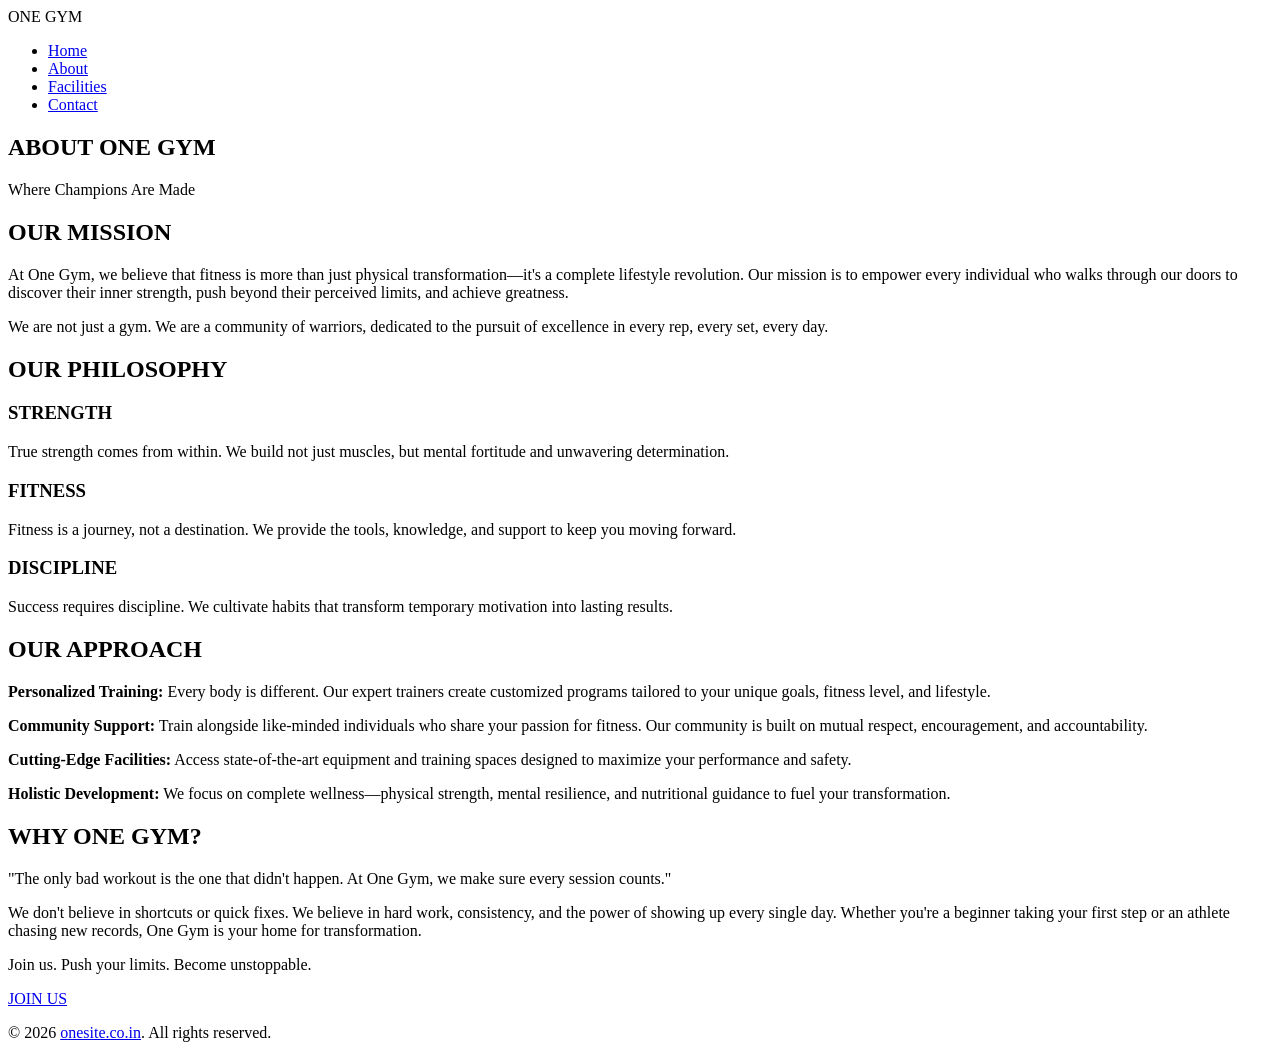
==== gym/about.html @ 84990d20 "Create about.html" ====
<!DOCTYPE html>
<html lang="en">
<head>
    <meta charset="UTF-8">
    <meta name="viewport" content="width=device-width, initial-scale=1.0">
    <title>About - One Gym</title>
    <link rel="stylesheet" href="style.css">
    <link rel="preconnect" href="https://fonts.googleapis.com">
    <link rel="preconnect" href="https://fonts.gstatic.com" crossorigin>
    <link href="https://fonts.googleapis.com/css2?family=Montserrat:wght@600;700;800&family=Roboto:wght@400;500&display=swap" rel="stylesheet">
</head>
<body>
    <!-- Navigation -->
    <nav class="navbar">
        <div class="nav-container">
            <div class="logo">ONE GYM</div>
            <ul class="nav-menu">
                <li><a href="index.html" target="_blank">Home</a></li>
                <li><a href="about.html" class="active">About</a></li>
                <li><a href="facilities.html" target="_blank">Facilities</a></li>
                <li><a href="https://wa.me/+919534972193" target="_blank">Contact</a></li>
            </ul>
            <div class="hamburger">
                <span></span>
                <span></span>
                <span></span>
            </div>
        </div>
    </nav>

    <!-- About Hero -->
    <section class="page-hero">
        <div class="hero-overlay"></div>
        <div class="page-hero-content">
            <h1 class="page-title">ABOUT ONE GYM</h1>
            <p class="page-subtitle">Where Champions Are Made</p>
        </div>
    </section>

    <!-- Mission Section -->
    <section class="section about-section">
        <div class="container">
            <div class="about-content fade-in">
                <h2 class="section-title">OUR MISSION</h2>
                <p class="about-text">
                    At One Gym, we believe that fitness is more than just physical transformation—it's a complete lifestyle revolution. Our mission is to empower every individual who walks through our doors to discover their inner strength, push beyond their perceived limits, and achieve greatness.
                </p>
                <p class="about-text">
                    We are not just a gym. We are a community of warriors, dedicated to the pursuit of excellence in every rep, every set, every day.
                </p>
            </div>
        </div>
    </section>

    <!-- Philosophy Section -->
    <section class="section philosophy-section dark-section">
        <div class="container">
            <h2 class="section-title fade-in">OUR PHILOSOPHY</h2>
            <div class="philosophy-grid">
                <div class="philosophy-card slide-in-left">
                    <h3>STRENGTH</h3>
                    <p>True strength comes from within. We build not just muscles, but mental fortitude and unwavering determination.</p>
                </div>
                <div class="philosophy-card slide-in-left">
                    <h3>FITNESS</h3>
                    <p>Fitness is a journey, not a destination. We provide the tools, knowledge, and support to keep you moving forward.</p>
                </div>
                <div class="philosophy-card slide-in-left">
                    <h3>DISCIPLINE</h3>
                    <p>Success requires discipline. We cultivate habits that transform temporary motivation into lasting results.</p>
                </div>
            </div>
        </div>
    </section>

    <!-- Approach Section -->
    <section class="section approach-section">
        <div class="container">
            <div class="approach-content fade-in">
                <h2 class="section-title">OUR APPROACH</h2>
                <div class="approach-text">
                    <p>
                        <strong>Personalized Training:</strong> Every body is different. Our expert trainers create customized programs tailored to your unique goals, fitness level, and lifestyle.
                    </p>
                    <p>
                        <strong>Community Support:</strong> Train alongside like-minded individuals who share your passion for fitness. Our community is built on mutual respect, encouragement, and accountability.
                    </p>
                    <p>
                        <strong>Cutting-Edge Facilities:</strong> Access state-of-the-art equipment and training spaces designed to maximize your performance and safety.
                    </p>
                    <p>
                        <strong>Holistic Development:</strong> We focus on complete wellness—physical strength, mental resilience, and nutritional guidance to fuel your transformation.
                    </p>
                </div>
            </div>
        </div>
    </section>

    <!-- Motivation Section -->
    <section class="section motivation-section dark-section">
        <div class="container">
            <div class="motivation-content fade-in">
                <h2 class="section-title">WHY ONE GYM?</h2>
                <p class="motivation-quote">
                    "The only bad workout is the one that didn't happen. At One Gym, we make sure every session counts."
                </p>
                <p class="motivation-text">
                    We don't believe in shortcuts or quick fixes. We believe in hard work, consistency, and the power of showing up every single day. Whether you're a beginner taking your first step or an athlete chasing new records, One Gym is your home for transformation.
                </p>
                <p class="motivation-text">
                    Join us. Push your limits. Become unstoppable.
                </p>
            </div>
        </div>
    </section>

    <!-- Floating Join Button -->
    <a href="#" class="floating-btn" id="floatingBtn">JOIN US</a>

    <!-- Footer -->
    <footer class="footer">
        <p>&copy; 2026 <a href="https://onesite.co.in" target="_blank">onesite.co.in</a>. All rights reserved.</p>
    </footer>

    <script src="script.js"></script>
</body>
</html>
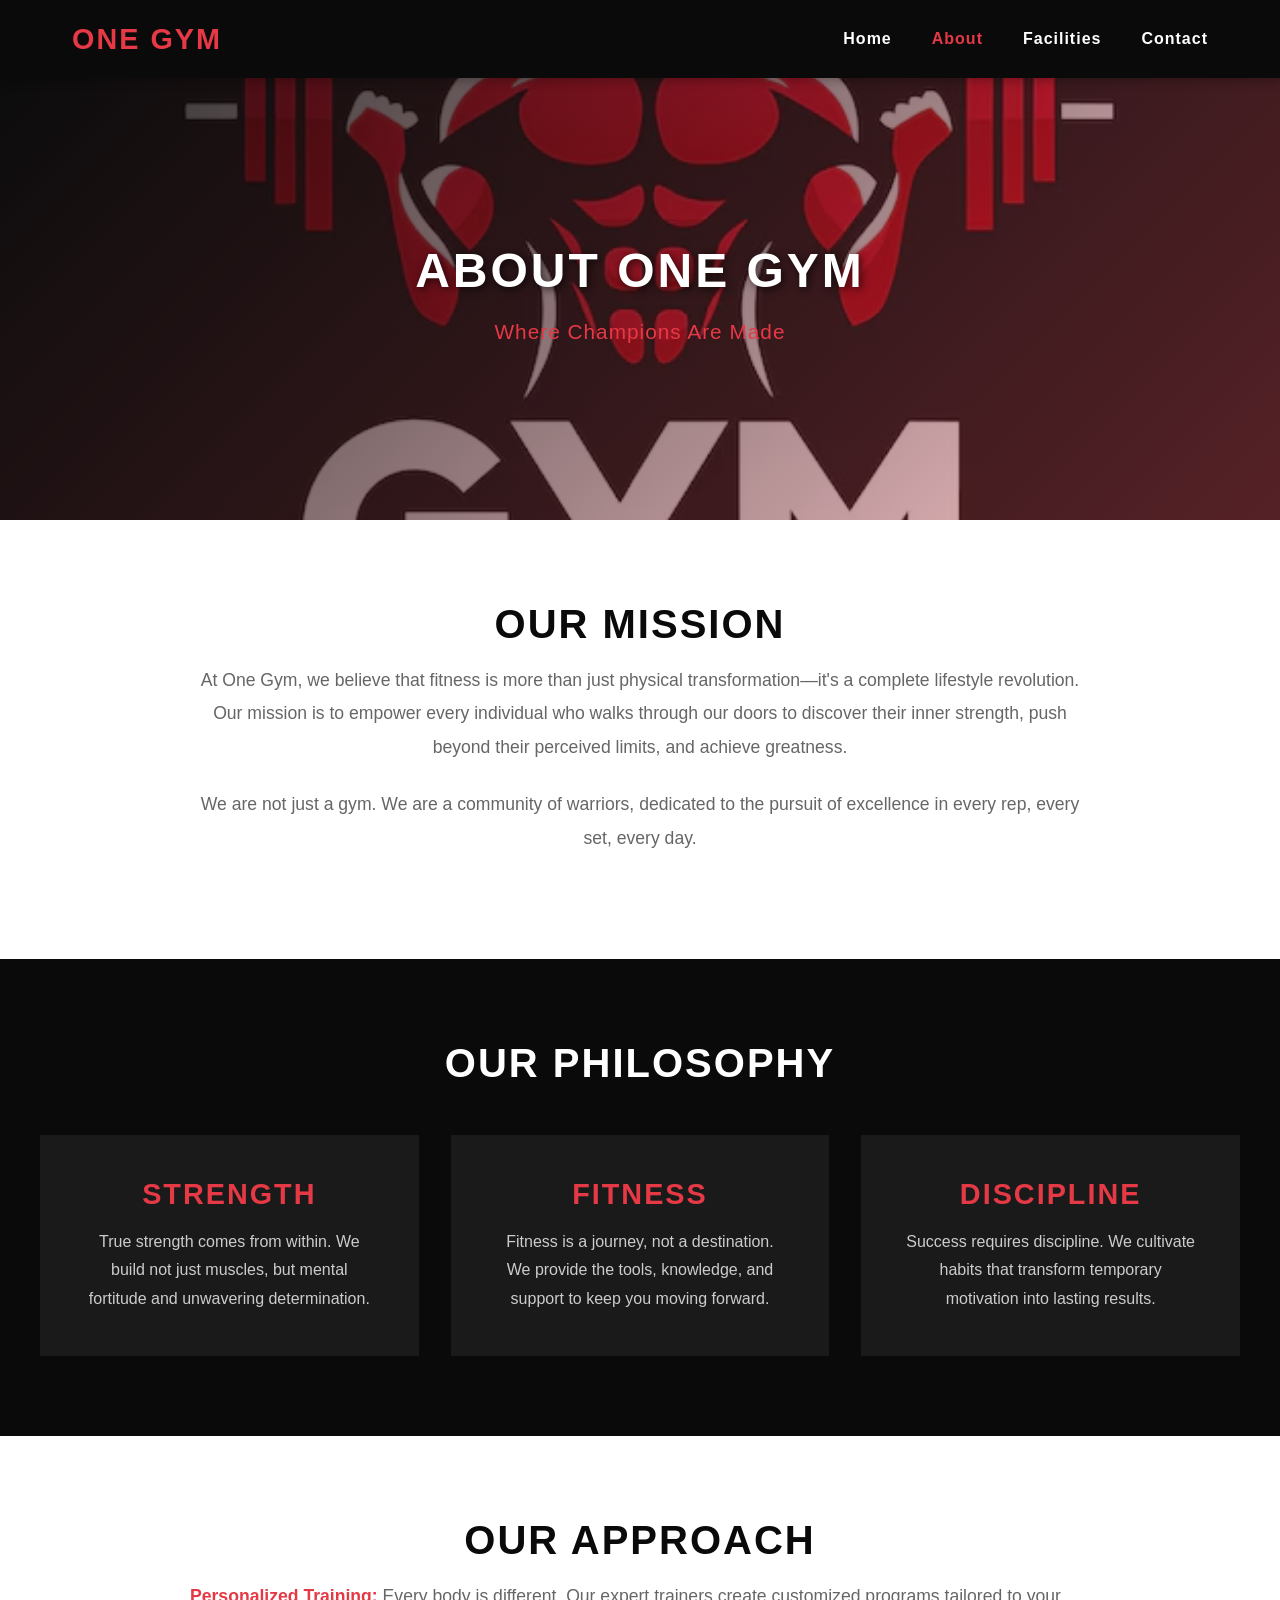
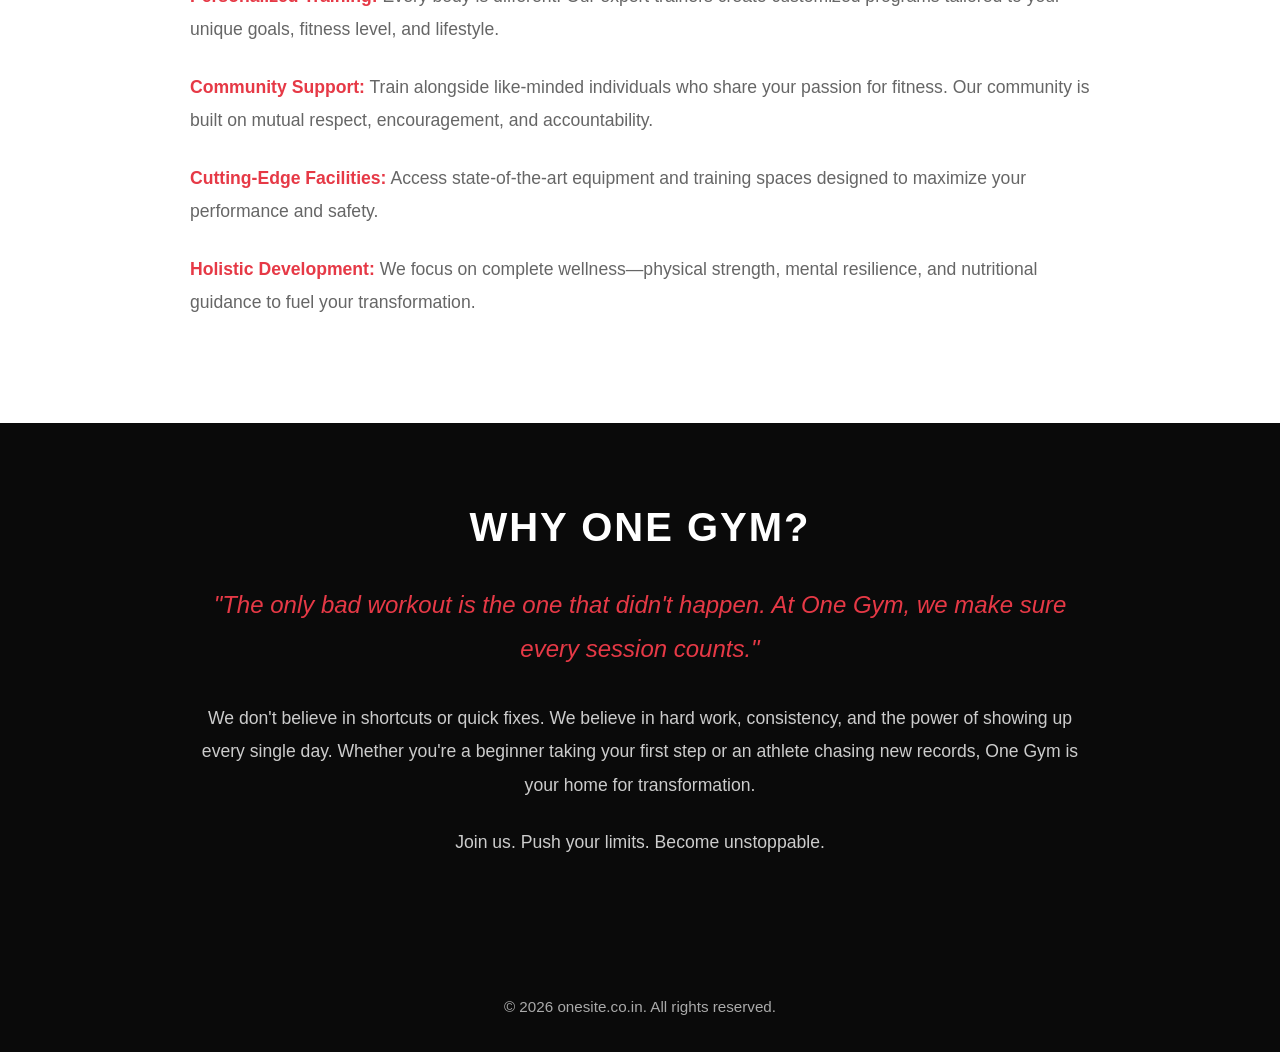
==== commit 6369e6e3: "Update about.html" ====
--- a/gym/about.html
+++ b/gym/about.html
@@ -3,6 +3,7 @@
 <head>
     <meta charset="UTF-8">
     <meta name="viewport" content="width=device-width, initial-scale=1.0">
+    <link rel="icon" type="image/png" href="favicon.png">
     <title>About - One Gym</title>
     <link rel="stylesheet" href="style.css">
     <link rel="preconnect" href="https://fonts.googleapis.com">
--- a/gym/style.css
+++ b/gym/style.css
@@ -0,0 +1,708 @@
+/* ===== RESET & BASE STYLES ===== */
+* {
+    margin: 0;
+    padding: 0;
+    box-sizing: border-box;
+}
+
+:root {
+    --primary-black: #0A0A0A;
+    --secondary-black: #1A1A1A;
+    --accent-red: #E63946;
+    --accent-green: #39FF14;
+    --white: #FFFFFF;
+    --gray: #666666;
+    --light-gray: #F5F5F5;
+}
+
+html {
+    scroll-behavior: smooth;
+}
+
+body {
+    font-family: 'Roboto', sans-serif;
+    line-height: 1.6;
+    color: var(--primary-black);
+    background-color: var(--white);
+    overflow-x: hidden;
+}
+
+h1, h2, h3, h4, h5, h6 {
+    font-family: 'Montserrat', sans-serif;
+    font-weight: 700;
+    line-height: 1.2;
+}
+
+img {
+    max-width: 100%;
+    height: auto;
+    display: block;
+}
+
+a {
+    text-decoration: none;
+    color: inherit;
+}
+
+ul {
+    list-style: none;
+}
+
+/* ===== NAVIGATION ===== */
+.navbar {
+    position: fixed;
+    top: 0;
+    left: 0;
+    width: 100%;
+    background-color: var(--primary-black);
+    z-index: 1000;
+    padding: 1rem 0;
+    box-shadow: 0 2px 10px rgba(0, 0, 0, 0.3);
+}
+
+.nav-container {
+    max-width: 1200px;
+    margin: 0 auto;
+    padding: 0 2rem;
+    display: flex;
+    justify-content: space-between;
+    align-items: center;
+}
+
+.logo {
+    font-family: 'Montserrat', sans-serif;
+    font-size: 1.8rem;
+    font-weight: 800;
+    color: var(--accent-red);
+    letter-spacing: 2px;
+}
+
+.nav-menu {
+    display: flex;
+    gap: 2.5rem;
+}
+
+.nav-menu a {
+    font-family: 'Montserrat', sans-serif;
+    font-weight: 700;
+    font-size: 1rem;
+    color: var(--white);
+    transition: color 0.3s ease;
+    letter-spacing: 1px;
+}
+
+.nav-menu a:hover,
+.nav-menu a.active {
+    color: var(--accent-red);
+}
+
+.hamburger {
+    display: none;
+    flex-direction: column;
+    cursor: pointer;
+    gap: 5px;
+}
+
+.hamburger span {
+    width: 25px;
+    height: 3px;
+    background-color: var(--white);
+    transition: all 0.3s ease;
+}
+
+/* ===== HERO SECTION ===== */
+.hero {
+    position: relative;
+    height: 100vh;
+    display: flex;
+    align-items: center;
+    justify-content: center;
+    background-image: url('images/Gym.jpg');
+    background-size: cover;
+    background-position: center;
+    background-attachment: fixed;
+    color: var(--white);
+    text-align: center;
+}
+
+.hero-overlay {
+    position: absolute;
+    top: 0;
+    left: 0;
+    width: 100%;
+    height: 100%;
+    background: linear-gradient(135deg, rgba(10, 10, 10, 0.85), rgba(230, 57, 70, 0.3));
+}
+
+.hero-content {
+    position: relative;
+    z-index: 1;
+    max-width: 900px;
+    padding: 0 2rem;
+    animation: fadeInUp 1s ease-out;
+}
+
+.hero-title {
+    font-size: 4rem;
+    font-weight: 800;
+    margin-bottom: 1rem;
+    letter-spacing: 3px;
+    text-shadow: 2px 2px 8px rgba(0, 0, 0, 0.7);
+}
+
+.hero-subtitle {
+    font-size: 1.8rem;
+    font-weight: 700;
+    color: var(--accent-red);
+    margin-bottom: 1.5rem;
+    letter-spacing: 2px;
+}
+
+.hero-tagline {
+    font-size: 1.2rem;
+    font-weight: 400;
+    max-width: 700px;
+    margin: 0 auto;
+    line-height: 1.8;
+}
+
+/* ===== PAGE HERO ===== */
+.page-hero {
+    position: relative;
+    height: 50vh;
+    display: flex;
+    align-items: center;
+    justify-content: center;
+    background-image: url('images/Gym.jpg');
+    background-size: cover;
+    background-position: center;
+    color: var(--white);
+    text-align: center;
+    margin-top: 70px;
+}
+
+.page-hero-content {
+    position: relative;
+    z-index: 1;
+    padding: 0 2rem;
+}
+
+.page-title {
+    font-size: 3rem;
+    font-weight: 800;
+    letter-spacing: 3px;
+    text-shadow: 2px 2px 8px rgba(0, 0, 0, 0.7);
+}
+
+.page-subtitle {
+    font-size: 1.3rem;
+    margin-top: 1rem;
+    color: var(--accent-red);
+    letter-spacing: 1px;
+}
+
+/* ===== SECTIONS ===== */
+.section {
+    padding: 5rem 2rem;
+}
+
+.dark-section {
+    background-color: var(--primary-black);
+    color: var(--white);
+}
+
+.container {
+    max-width: 1200px;
+    margin: 0 auto;
+}
+
+.section-title {
+    font-size: 2.5rem;
+    font-weight: 800;
+    text-align: center;
+    margin-bottom: 1rem;
+    letter-spacing: 2px;
+}
+
+.section-subtitle {
+    text-align: center;
+    font-size: 1.1rem;
+    margin-bottom: 3rem;
+    color: var(--gray);
+}
+
+.dark-section .section-subtitle {
+    color: #AAAAAA;
+}
+
+/* ===== PROGRAMS SECTION ===== */
+.programs-grid {
+    display: grid;
+    grid-template-columns: repeat(auto-fit, minmax(300px, 1fr));
+    gap: 2rem;
+    margin-top: 3rem;
+}
+
+.program-card {
+    background-color: var(--light-gray);
+    padding: 2.5rem;
+    text-align: center;
+    transition: all 0.3s ease;
+    border: 3px solid transparent;
+}
+
+.program-card:hover {
+    transform: translateY(-10px);
+    border-color: var(--accent-red);
+    box-shadow: 0 10px 30px rgba(230, 57, 70, 0.3);
+}
+
+.program-icon {
+    font-size: 3rem;
+    margin-bottom: 1rem;
+}
+
+.program-card h3 {
+    font-size: 1.5rem;
+    margin-bottom: 1rem;
+    color: var(--primary-black);
+}
+
+.program-card p {
+    color: var(--gray);
+    line-height: 1.8;
+}
+
+/* ===== TRAINERS SECTION ===== */
+.trainers-grid {
+    display: grid;
+    grid-template-columns: repeat(auto-fit, minmax(350px, 1fr));
+    gap: 3rem;
+    margin-top: 3rem;
+}
+
+.trainer-card {
+    background-color: var(--secondary-black);
+    overflow: hidden;
+    transition: all 0.3s ease;
+    border: 2px solid transparent;
+}
+
+.trainer-card:hover {
+    transform: translateY(-10px);
+    border-color: var(--accent-red);
+    box-shadow: 0 15px 40px rgba(230, 57, 70, 0.4);
+}
+
+.trainer-image {
+    height: 300px;
+    overflow: hidden;
+}
+
+.trainer-image img {
+    width: 100%;
+    height: 100%;
+    object-fit: cover;
+    transition: transform 0.3s ease;
+}
+
+.trainer-card:hover .trainer-image img {
+    transform: scale(1.1);
+}
+
+.trainer-card h3 {
+    padding: 1.5rem;
+    font-size: 1.5rem;
+    color: var(--white);
+}
+
+.trainer-card p {
+    padding: 0 1.5rem 1.5rem;
+    color: #CCCCCC;
+    line-height: 1.8;
+}
+
+/* ===== MEMBERSHIP SECTION ===== */
+.membership-content {
+    text-align: center;
+    max-width: 800px;
+    margin: 0 auto;
+}
+
+.membership-text {
+    font-size: 1.2rem;
+    margin: 2rem 0;
+    line-height: 1.8;
+    color: var(--gray);
+}
+
+.membership-cta {
+    margin-top: 2.5rem;
+}
+
+/* ===== BUTTONS ===== */
+.btn-primary {
+    display: inline-block;
+    background-color: var(--accent-red);
+    color: var(--white);
+    padding: 1rem 2.5rem;
+    font-family: 'Montserrat', sans-serif;
+    font-weight: 700;
+    font-size: 1.1rem;
+    letter-spacing: 1px;
+    transition: all 0.3s ease;
+    border: none;
+    cursor: pointer;
+}
+
+.btn-primary:hover {
+    transform: scale(1.05);
+    box-shadow: 0 5px 20px rgba(230, 57, 70, 0.5);
+}
+
+/* ===== FLOATING BUTTON ===== */
+.floating-btn {
+    position: fixed;
+    bottom: 30px;
+    right: 30px;
+    background-color: var(--accent-red);
+    color: var(--white);
+    padding: 1rem 1.8rem;
+    font-family: 'Montserrat', sans-serif;
+    font-weight: 700;
+    font-size: 1rem;
+    letter-spacing: 1px;
+    z-index: 999;
+    box-shadow: 0 5px 20px rgba(230, 57, 70, 0.5);
+    transition: all 0.3s ease;
+    animation: pulse 2s infinite;
+    cursor: pointer;
+}
+
+.floating-btn:hover {
+    transform: scale(1.1);
+    box-shadow: 0 8px 30px rgba(230, 57, 70, 0.7);
+}
+
+@keyframes pulse {
+    0%, 100% {
+        transform: scale(1);
+    }
+    50% {
+        transform: scale(1.05);
+    }
+}
+
+/* ===== ABOUT PAGE ===== */
+.about-content {
+    max-width: 900px;
+    margin: 0 auto;
+    text-align: center;
+}
+
+.about-text {
+    font-size: 1.1rem;
+    line-height: 1.9;
+    margin-bottom: 1.5rem;
+    color: var(--gray);
+}
+
+.philosophy-grid {
+    display: grid;
+    grid-template-columns: repeat(auto-fit, minmax(280px, 1fr));
+    gap: 2rem;
+    margin-top: 3rem;
+}
+
+.philosophy-card {
+    background-color: var(--secondary-black);
+    padding: 2.5rem;
+    text-align: center;
+    border: 2px solid transparent;
+    transition: all 0.3s ease;
+}
+
+.philosophy-card:hover {
+    border-color: var(--accent-red);
+    transform: translateY(-10px);
+    box-shadow: 0 10px 30px rgba(230, 57, 70, 0.3);
+}
+
+.philosophy-card h3 {
+    font-size: 1.8rem;
+    margin-bottom: 1rem;
+    color: var(--accent-red);
+    letter-spacing: 2px;
+}
+
+.philosophy-card p {
+    color: #CCCCCC;
+    line-height: 1.8;
+}
+
+.approach-content {
+    max-width: 900px;
+    margin: 0 auto;
+}
+
+.approach-text p {
+    font-size: 1.1rem;
+    line-height: 1.9;
+    margin-bottom: 1.5rem;
+    color: var(--gray);
+}
+
+.approach-text strong {
+    color: var(--accent-red);
+    font-weight: 700;
+}
+
+.motivation-content {
+    max-width: 900px;
+    margin: 0 auto;
+    text-align: center;
+}
+
+.motivation-quote {
+    font-size: 1.5rem;
+    font-style: italic;
+    color: var(--accent-red);
+    margin: 2rem 0;
+    line-height: 1.8;
+}
+
+.motivation-text {
+    font-size: 1.1rem;
+    line-height: 1.9;
+    margin-bottom: 1.5rem;
+    color: #CCCCCC;
+}
+
+/* ===== FACILITIES PAGE ===== */
+.facilities-grid {
+    display: grid;
+    grid-template-columns: repeat(auto-fit, minmax(350px, 1fr));
+    gap: 3rem;
+    margin-top: 3rem;
+}
+
+.facility-card {
+    background-color: var(--light-gray);
+    overflow: hidden;
+    transition: all 0.3s ease;
+    border: 3px solid transparent;
+}
+
+.facility-card:hover {
+    transform: translateY(-10px);
+    border-color: var(--accent-red);
+    box-shadow: 0 15px 40px rgba(230, 57, 70, 0.3);
+}
+
+.facility-image {
+    height: 250px;
+    overflow: hidden;
+    background-color: var(--secondary-black);
+    display: flex;
+    align-items: center;
+    justify-content: center;
+}
+
+.facility-image img {
+    width: 100%;
+    height: 100%;
+    object-fit: cover;
+    transition: transform 0.3s ease;
+}
+
+.facility-card:hover .facility-image img {
+    transform: scale(1.1);
+}
+
+.facility-icon {
+    font-size: 5rem;
+}
+
+.facility-content {
+    padding: 2rem;
+}
+
+.facility-content h3 {
+    font-size: 1.8rem;
+    margin-bottom: 1rem;
+    color: var(--primary-black);
+}
+
+.facility-content p {
+    color: var(--gray);
+    line-height: 1.8;
+    margin-bottom: 1.5rem;
+}
+
+.facility-features {
+    list-style: none;
+    padding: 0;
+}
+
+.facility-features li {
+    padding: 0.5rem 0;
+    padding-left: 1.5rem;
+    position: relative;
+    color: var(--gray);
+}
+
+.facility-features li::before {
+    content: "✓";
+    position: absolute;
+    left: 0;
+    color: var(--accent-red);
+    font-weight: 700;
+    font-size: 1.2rem;
+}
+
+.cta-content {
+    text-align: center;
+    max-width: 800px;
+    margin: 0 auto;
+}
+
+.cta-text {
+    font-size: 1.2rem;
+    margin: 2rem 0;
+    line-height: 1.8;
+    color: #CCCCCC;
+}
+
+/* ===== FOOTER ===== */
+.footer {
+    background-color: var(--primary-black);
+    color: var(--white);
+    text-align: center;
+    padding: 2rem;
+}
+
+.footer p {
+    font-size: 0.95rem;
+    color: #AAAAAA;
+}
+
+/* ===== ANIMATIONS ===== */
+@keyframes fadeInUp {
+    from {
+        opacity: 0;
+        transform: translateY(30px);
+    }
+    to {
+        opacity: 1;
+        transform: translateY(0);
+    }
+}
+
+.fade-in {
+    opacity: 0;
+    animation: fadeInUp 0.8s ease-out forwards;
+}
+
+.slide-in-left {
+    opacity: 0;
+    transform: translateX(-50px);
+    transition: all 0.6s ease-out;
+}
+
+.slide-in-left.visible {
+    opacity: 1;
+    transform: translateX(0);
+}
+
+.slide-in-right {
+    opacity: 0;
+    transform: translateX(50px);
+    transition: all 0.6s ease-out;
+}
+
+.slide-in-right.visible {
+    opacity: 1;
+    transform: translateX(0);
+}
+
+.slide-in-up {
+    opacity: 0;
+    transform: translateY(50px);
+    transition: all 0.6s ease-out;
+}
+
+.slide-in-up.visible {
+    opacity: 1;
+    transform: translateY(0);
+}
+
+/* ===== RESPONSIVE DESIGN ===== */
+@media (max-width: 768px) {
+    .nav-menu {
+        position: fixed;
+        left: -100%;
+        top: 70px;
+        flex-direction: column;
+        background-color: var(--primary-black);
+        width: 100%;
+        text-align: center;
+        transition: 0.3s;
+        padding: 2rem 0;
+        gap: 1.5rem;
+    }
+
+    .nav-menu.active {
+        left: 0;
+    }
+
+    .hamburger {
+        display: flex;
+    }
+
+    .hero-title {
+        font-size: 2.5rem;
+    }
+
+    .hero-subtitle {
+        font-size: 1.3rem;
+    }
+
+    .hero-tagline {
+        font-size: 1rem;
+    }
+
+    .page-title {
+        font-size: 2rem;
+    }
+
+    .section-title {
+        font-size: 2rem;
+    }
+
+    .programs-grid,
+    .trainers-grid,
+    .facilities-grid {
+        grid-template-columns: 1fr;
+    }
+
+    .floating-btn {
+        bottom: 20px;
+        right: 20px;
+        padding: 0.8rem 1.5rem;
+        font-size: 0.9rem;
+    }
+}
+
+@media (max-width: 480px) {
+    .hero-title {
+        font-size: 2rem;
+    }
+
+    .section {
+        padding: 3rem 1rem;
+    }
+
+    .logo {
+        font-size: 1.5rem;
+    }
+}
